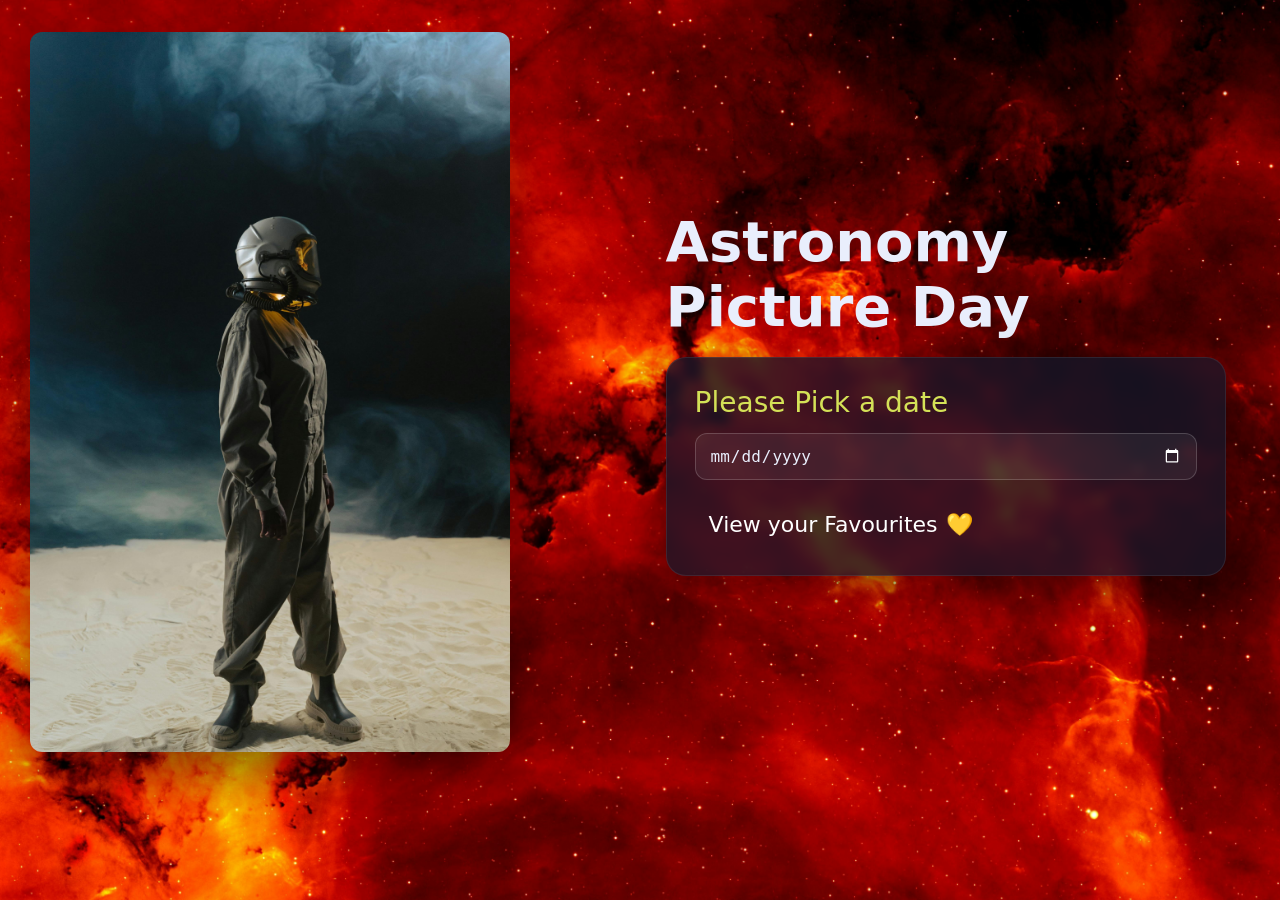
==== index.html @ e9749c04 "Completed the assignment" ====
<!DOCTYPE html>
<html lang="en">
<head>
  <meta charset="utf-8" />
  <meta name="viewport" content="width=device-width, initial-scale=1" />
  <title>Astronomy Picture Day</title>
  <link rel="stylesheet" href="style.css" />
</head>
<body class="theme-space">
  <main class="container landing-grid">
    <!-- Left: Astronaut hero image -->
    <section class="media">
      <img src="assets/Astronaut.jpg" alt="Astronaut standing" class="media__img" />
    </section>

    <!-- Right: title + card -->
    <section class="landing-content">
      <h1 class="page-title">Astronomy Picture Day</h1>

      <div class="card">
        <label for="pod-date" class="card__label">Please Pick a date</label>
        <input id="pod-date" type="date" aria-label="yyyy-mm-dd" class="date-input" />

        <a class="fav-link" href="#" aria-disabled="true">
          View your Favourites <span aria-hidden="true">💛</span>
        </a>
      </div>
    </section>
  </main>
</body>
</html>
---- style.css ----
:root {
  --bg-deep: #0b0f18;
  --glass: rgba(20, 22, 40, 0.78);
  --text: #e9eefc;
  --muted: #c3cce6;
  --lime: #d4e157;
  --orange: #ff7a00;
  --cyan: #2dd4bf;
  --warm: #ffeaa7;
  --red: #ff5a5a;
  --radius: 16px;
  --shadow: 0 20px 50px rgba(0, 0, 0, .45);
}

*{
  box-sizing: border-box;
}

html, body {
  margin: 0;
  padding: 0;
  width: 100%;
  min-height: 100vh;
  overflow-x: hidden;
  overflow-y: auto;
  font-family: system-ui, -apple-system, Segoe UI, Roboto, Helvetica, Arial, sans-serif;
  color: var(--text);
  background: var(--bg-deep);
}

.theme-space {
  background: #000 url("assets/Space red.jpg") center/cover fixed no-repeat;
}

.theme-stars {
  background: #000 url("assets/night sky.jpg") center/cover fixed no-repeat;
}

.container {
  max-width: 1400px;
  width: 100%;
  margin: 0 auto;
  padding: 32px 30px 0;
}

.page-title {
  font-size: clamp(32px, 5vw, 56px);
  margin: 0 0 18px;
}

.btn {
  display: inline-block;
  padding: 12px 22px;
  border-radius: 999px;
  text-decoration: none;
  font-weight: 600;
  color: #111;
  background: #fff;
  border: 2px solid transparent;
  transition: 0.2s ease;
}
.btn:hover {
  opacity: .9;
}
.btn-warm {
  background: var(--warm);
  border-color: #2a2010;
  color: #1b1400;
}

.landing-grid {
  display: grid;
  grid-template-columns: 1fr 1fr;
  gap: clamp(16px, 4vw, 56px);
  align-items: center;
}

.media__img {
  width: 100%;
  max-width: 480px;
  height: auto;
  border-radius: 12px;
  box-shadow: var(--shadow);
  display: block;
}

.card {
  background: var(--glass);
  backdrop-filter: saturate(120%) blur(6px);
  border-radius: 20px;
  padding: clamp(18px, 3vw, 28px);
  width: 100%;
  max-width: 560px;
  border: 1px solid rgba(255, 255, 255, .08);
  box-shadow: var(--shadow);
}
.card__label {
  display: block;
  font-size: clamp(20px, 2.6vw, 28px);
  color: var(--lime);
  margin-bottom: 14px;
}
.date-input {
  width: 100%;
  padding: 12px 14px;
  background: rgba(255, 255, 255, .06);
  color: var(--text);
  border: 1px solid rgba(255, 255, 255, .18);
  border-radius: 12px;
  font-size: 1rem;
  margin-bottom: 22px;
}
.date-input::-webkit-calendar-picker-indicator {
  filter: invert(1);
  cursor: pointer;
}
.fav-link {
  display: inline-flex;
  align-items: center;
  gap: 8px;
  color: #fff;
  text-decoration: none;
  font-size: clamp(16px, 1.9vw, 22px);
  border: 2px solid transparent;
  padding: 8px 12px;
  border-radius: 10px;
  transition: 0.2s ease;
}
.fav-link:hover {
  border-color: var(--lime);
}

.picture-wrap {
  padding-top: clamp(16px, 3vw, 28px);
  padding-bottom: 80px;
}

.picture-head .kicker {
  color: var(--orange);
  font-size: clamp(26px, 4vw, 46px);
  letter-spacing: .5px;
  margin: 0 0 6px;
}
.picture-head .subtitle {
  color: #b5ff39;
  font-size: clamp(20px, 3vw, 34px);
  margin: 0 0 18px;
}

.picture-grid {
  display: grid;
  grid-template-columns: 1fr 1.3fr;
  gap: 24px;
  align-items: start;
  width: 100%;
}

.mission__title {
  color: #fff;
  font-size: clamp(22px, 2.6vw, 30px);
  margin: 8px 0 12px;
}
.mission__text {
  color: var(--muted);
  line-height: 1.8;
  font-size: 1.25rem;
  text-shadow: 0 1px 2px rgba(0, 0, 0, .6);
  margin-bottom: 24px;
  max-width: 100%;
}

.image-card {
  position: relative;
  background: rgba(10, 12, 18, .65);
  border: 3px solid var(--red);
  border-radius: var(--radius);
  padding: 12px;
  box-shadow: var(--shadow);
}
.image-card__img {
  display: block;
  width: 100%;
  height: auto;
  border-radius: 12px;
  max-height: 650px;
  object-fit: cover;
}
.image-card__heart {
  position: absolute;
  top: 10px;
  right: 14px;
  font-size: 24px;
  filter: drop-shadow(0 2px 4px rgba(0, 0, 0, .6));
}

.pod-date-lg {
  grid-column: 2;
  font-size: clamp(26px, 4vw, 40px);
  color: var(--cyan);
  margin-top: 16px;
  text-align: center;
  transform: translateX(285px);
}
.credit-line {
  position: fixed;
  bottom: 12px;
  right: 30px;
  color: #eaff00;
  font-size: 0.9rem;
}

@media (max-width: 980px) {
  .landing-grid {
    grid-template-columns: 1fr;
    text-align: center;
  }
  .media__img {
    width: min(520px, 90vw);
    margin-inline: auto;
  }
  .card {
    margin-inline: auto;
  }
  .picture-grid {
    grid-template-columns: 1fr;
  }
  .pod-date-lg {
    grid-column: 1;
    margin-top: 16px;
    transform: none;
  }
  .credit-line {
    position: static;
    text-align: center;
    display: block;
    margin-top: 20px;
  }
}
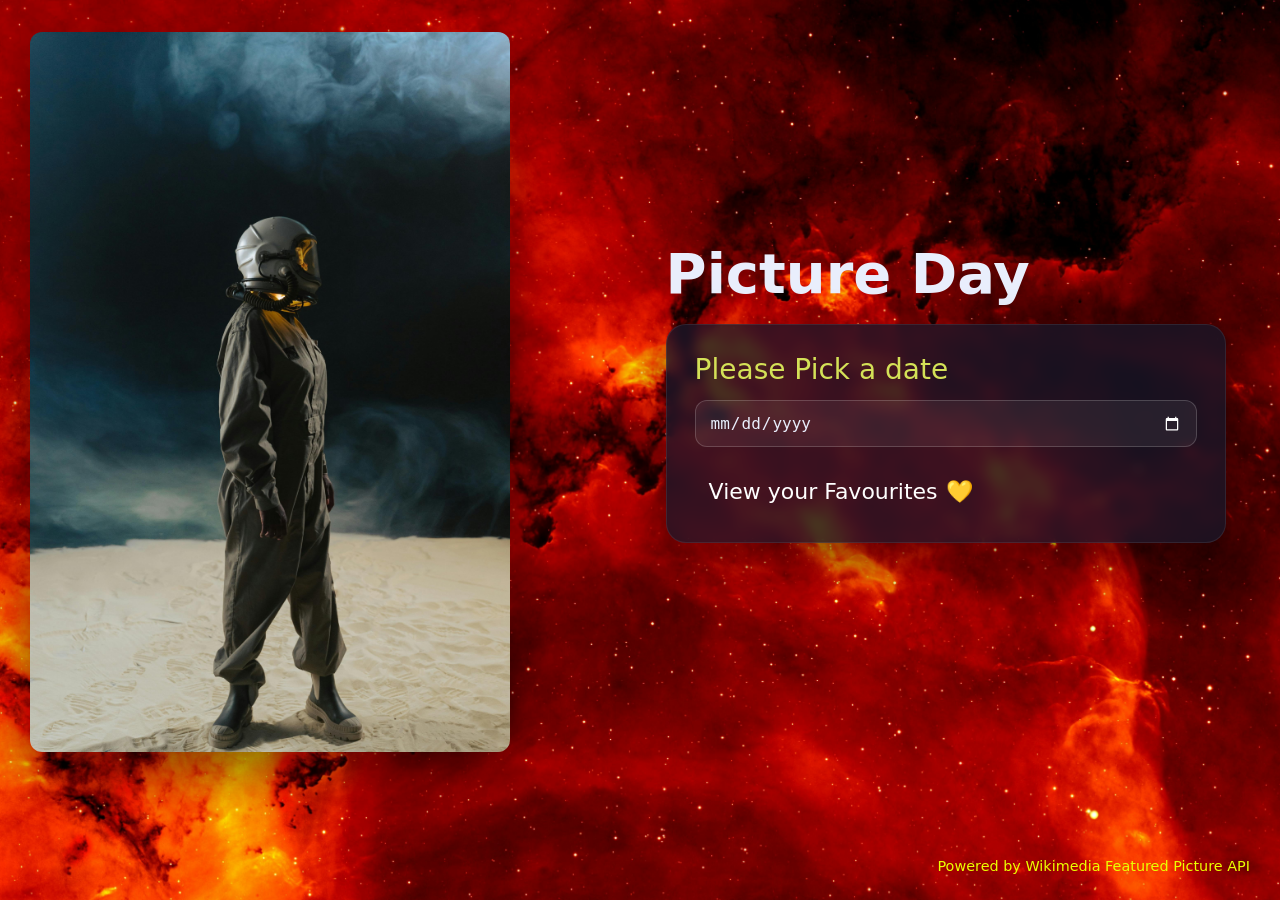
==== commit e0f33d21: "Picture Day project" ====
--- a/index.html
+++ b/index.html
@@ -3,29 +3,51 @@
 <head>
   <meta charset="utf-8" />
   <meta name="viewport" content="width=device-width, initial-scale=1" />
-  <title>Astronomy Picture Day</title>
+  <title>Picture Day</title>
   <link rel="stylesheet" href="style.css" />
 </head>
 <body class="theme-space">
-  <main class="container landing-grid">
-    <!-- Left: Astronaut hero image -->
+
+  <main class="container landing-grid" id="landing-section">
     <section class="media">
       <img src="assets/Astronaut.jpg" alt="Astronaut standing" class="media__img" />
     </section>
 
-    <!-- Right: title + card -->
     <section class="landing-content">
-      <h1 class="page-title">Astronomy Picture Day</h1>
+      <h1 class="page-title">Picture Day</h1>
 
       <div class="card">
         <label for="pod-date" class="card__label">Please Pick a date</label>
         <input id="pod-date" type="date" aria-label="yyyy-mm-dd" class="date-input" />
 
-        <a class="fav-link" href="#" aria-disabled="true">
+        <a id="fav-page" class="fav-link" href="favourites.html">
           View your Favourites <span aria-hidden="true">💛</span>
         </a>
       </div>
     </section>
   </main>
+
+  <section id="pod-section" class="container picture-wrap hidden">
+    <div class="picture-head">
+      <h2 class="kicker">Featured Picture of the Day</h2>
+      <p class="subtitle" id="selected-date"></p>
+    </div>
+
+    <div class="picture-grid">
+      <div class="image-card">
+        <img id="photo" class="image-card__img" alt="Picture of the day">
+        <button id="save-fav" class="btn btn-warm">Add to Favourites</button>
+      </div>
+
+      <div>
+        <h3 id="pod-title" class="mission__title">Loading...</h3>
+        <p id="description" class="mission__text"></p>
+      </div>
+    </div>
+  </section>
+
+  <p class="credit-line">Powered by Wikimedia Featured Picture API</p>
+
+  <script src="script.js"></script>
 </body>
 </html>
--- a/style.css
+++ b/style.css
@@ -12,7 +12,7 @@
   --shadow: 0 20px 50px rgba(0, 0, 0, .45);
 }
 
-*{
+* {
   box-sizing: border-box;
 }
 
@@ -21,8 +21,6 @@
   padding: 0;
   width: 100%;
   min-height: 100vh;
-  overflow-x: hidden;
-  overflow-y: auto;
   font-family: system-ui, -apple-system, Segoe UI, Roboto, Helvetica, Arial, sans-serif;
   color: var(--text);
   background: var(--bg-deep);
@@ -32,10 +30,6 @@
   background: #000 url("assets/Space red.jpg") center/cover fixed no-repeat;
 }
 
-.theme-stars {
-  background: #000 url("assets/night sky.jpg") center/cover fixed no-repeat;
-}
-
 .container {
   max-width: 1400px;
   width: 100%;
@@ -50,18 +44,21 @@
 
 .btn {
   display: inline-block;
-  padding: 12px 22px;
+  padding: 10px 18px;
   border-radius: 999px;
   text-decoration: none;
   font-weight: 600;
   color: #111;
   background: #fff;
   border: 2px solid transparent;
+  cursor: pointer;
   transition: 0.2s ease;
 }
+
 .btn:hover {
   opacity: .9;
 }
+
 .btn-warm {
   background: var(--warm);
   border-color: #2a2010;
@@ -94,12 +91,14 @@
   border: 1px solid rgba(255, 255, 255, .08);
   box-shadow: var(--shadow);
 }
+
 .card__label {
   display: block;
   font-size: clamp(20px, 2.6vw, 28px);
   color: var(--lime);
   margin-bottom: 14px;
 }
+
 .date-input {
   width: 100%;
   padding: 12px 14px;
@@ -110,10 +109,12 @@
   font-size: 1rem;
   margin-bottom: 22px;
 }
+
 .date-input::-webkit-calendar-picker-indicator {
   filter: invert(1);
   cursor: pointer;
 }
+
 .fav-link {
   display: inline-flex;
   align-items: center;
@@ -126,8 +127,13 @@
   border-radius: 10px;
   transition: 0.2s ease;
 }
+
 .fav-link:hover {
   border-color: var(--lime);
+}
+
+.hidden {
+  display: none;
 }
 
 .picture-wrap {
@@ -141,6 +147,7 @@
   letter-spacing: .5px;
   margin: 0 0 6px;
 }
+
 .picture-head .subtitle {
   color: #b5ff39;
   font-size: clamp(20px, 3vw, 34px);
@@ -160,11 +167,11 @@
   font-size: clamp(22px, 2.6vw, 30px);
   margin: 8px 0 12px;
 }
+
 .mission__text {
   color: var(--muted);
   line-height: 1.8;
   font-size: 1.25rem;
-  text-shadow: 0 1px 2px rgba(0, 0, 0, .6);
   margin-bottom: 24px;
   max-width: 100%;
 }
@@ -177,30 +184,37 @@
   padding: 12px;
   box-shadow: var(--shadow);
 }
+
 .image-card__img {
   display: block;
   width: 100%;
-  height: auto;
+  max-width: 250px;   /* Fixed thumbnail size */
+  height: 150px;      /* Fixed thumbnail height */
+  object-fit: cover;   /* ensures it doesn’t stretch */
   border-radius: 12px;
-  max-height: 650px;
-  object-fit: cover;
-}
+  margin-bottom: 12px;
+}
+
 .image-card__heart {
   position: absolute;
   top: 10px;
   right: 14px;
-  font-size: 24px;
-  filter: drop-shadow(0 2px 4px rgba(0, 0, 0, .6));
-}
-
-.pod-date-lg {
-  grid-column: 2;
-  font-size: clamp(26px, 4vw, 40px);
-  color: var(--cyan);
-  margin-top: 16px;
-  text-align: center;
-  transform: translateX(285px);
-}
+  font-size: 32px;
+  background: none;
+  border: none;
+  cursor: pointer;
+  transition: transform 0.2s ease;
+}
+
+.image-card__heart:hover {
+  transform: scale(1.2);
+}
+
+.remove-btn {
+  display: inline-block;
+  margin-top: 8px;
+}
+
 .credit-line {
   position: fixed;
   bottom: 12px;
@@ -214,21 +228,20 @@
     grid-template-columns: 1fr;
     text-align: center;
   }
+
   .media__img {
     width: min(520px, 90vw);
     margin-inline: auto;
   }
+
   .card {
     margin-inline: auto;
   }
+
   .picture-grid {
     grid-template-columns: 1fr;
   }
-  .pod-date-lg {
-    grid-column: 1;
-    margin-top: 16px;
-    transform: none;
-  }
+
   .credit-line {
     position: static;
     text-align: center;
